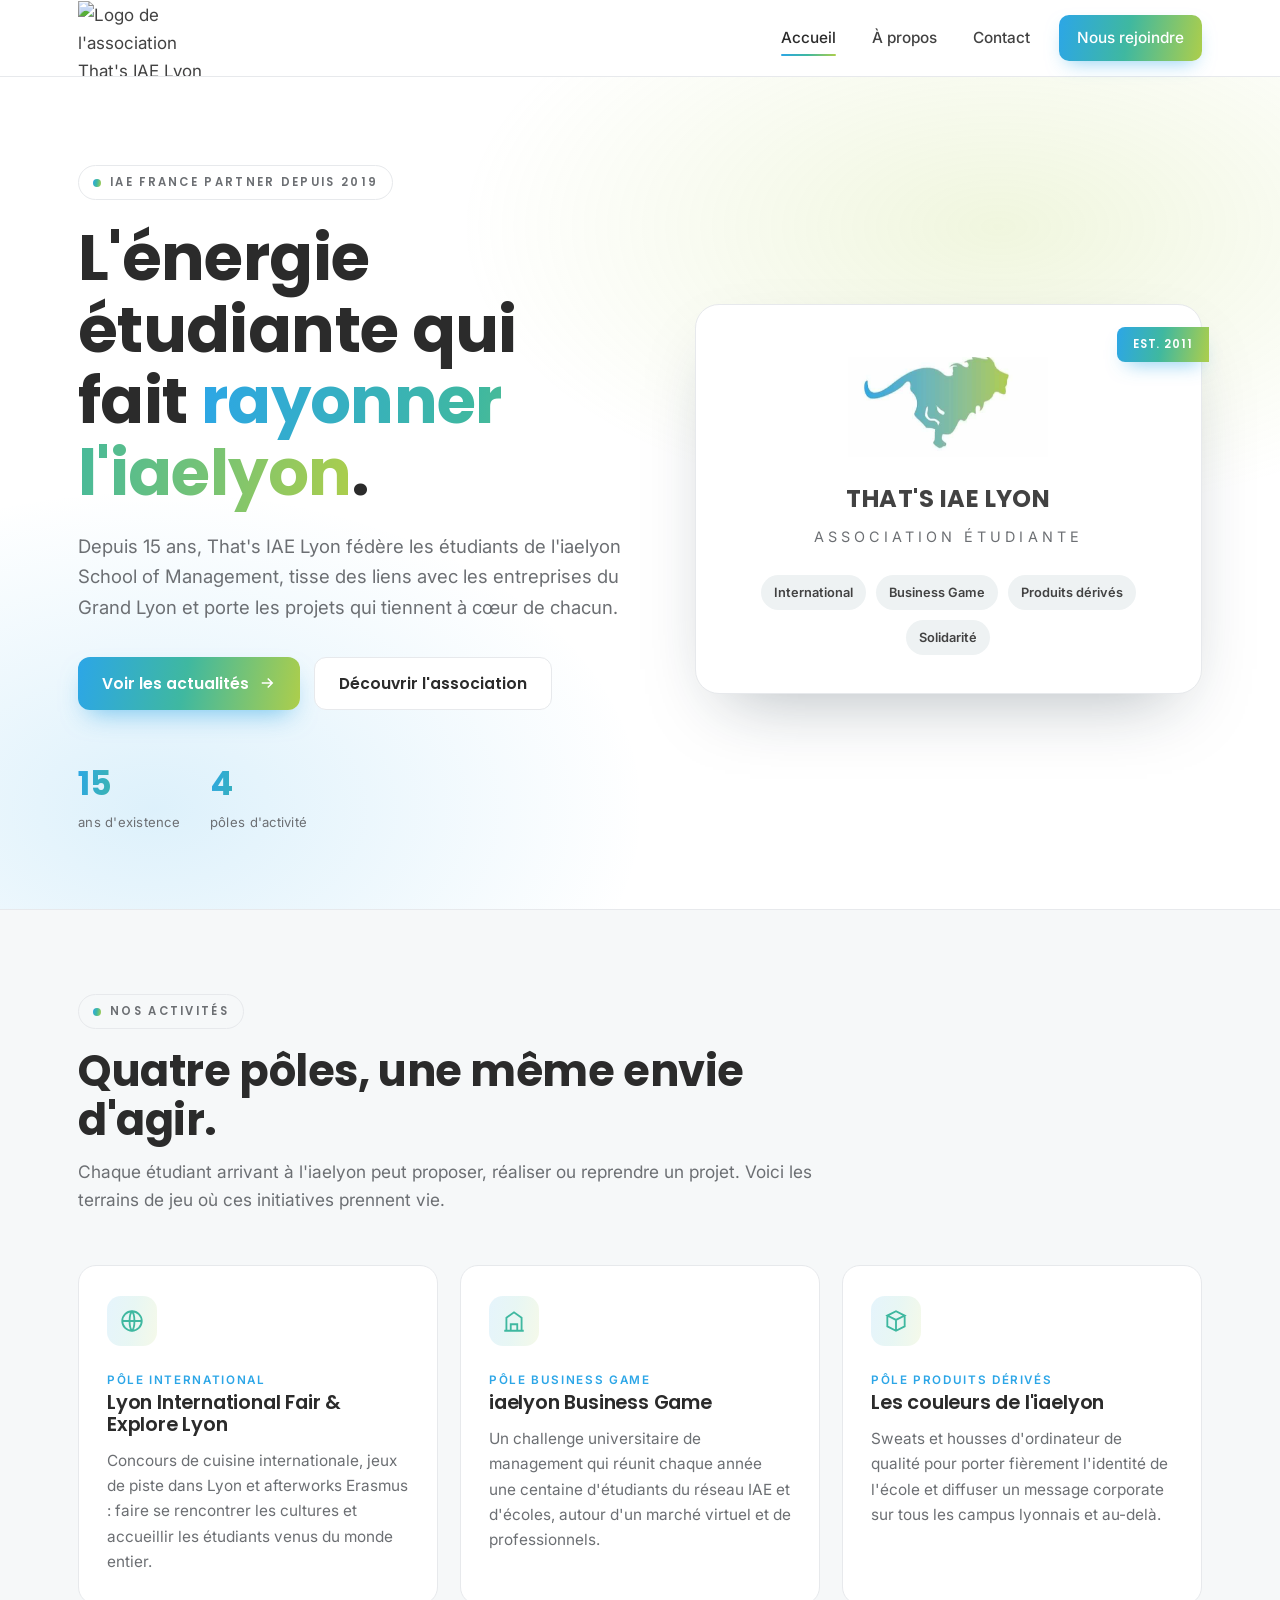
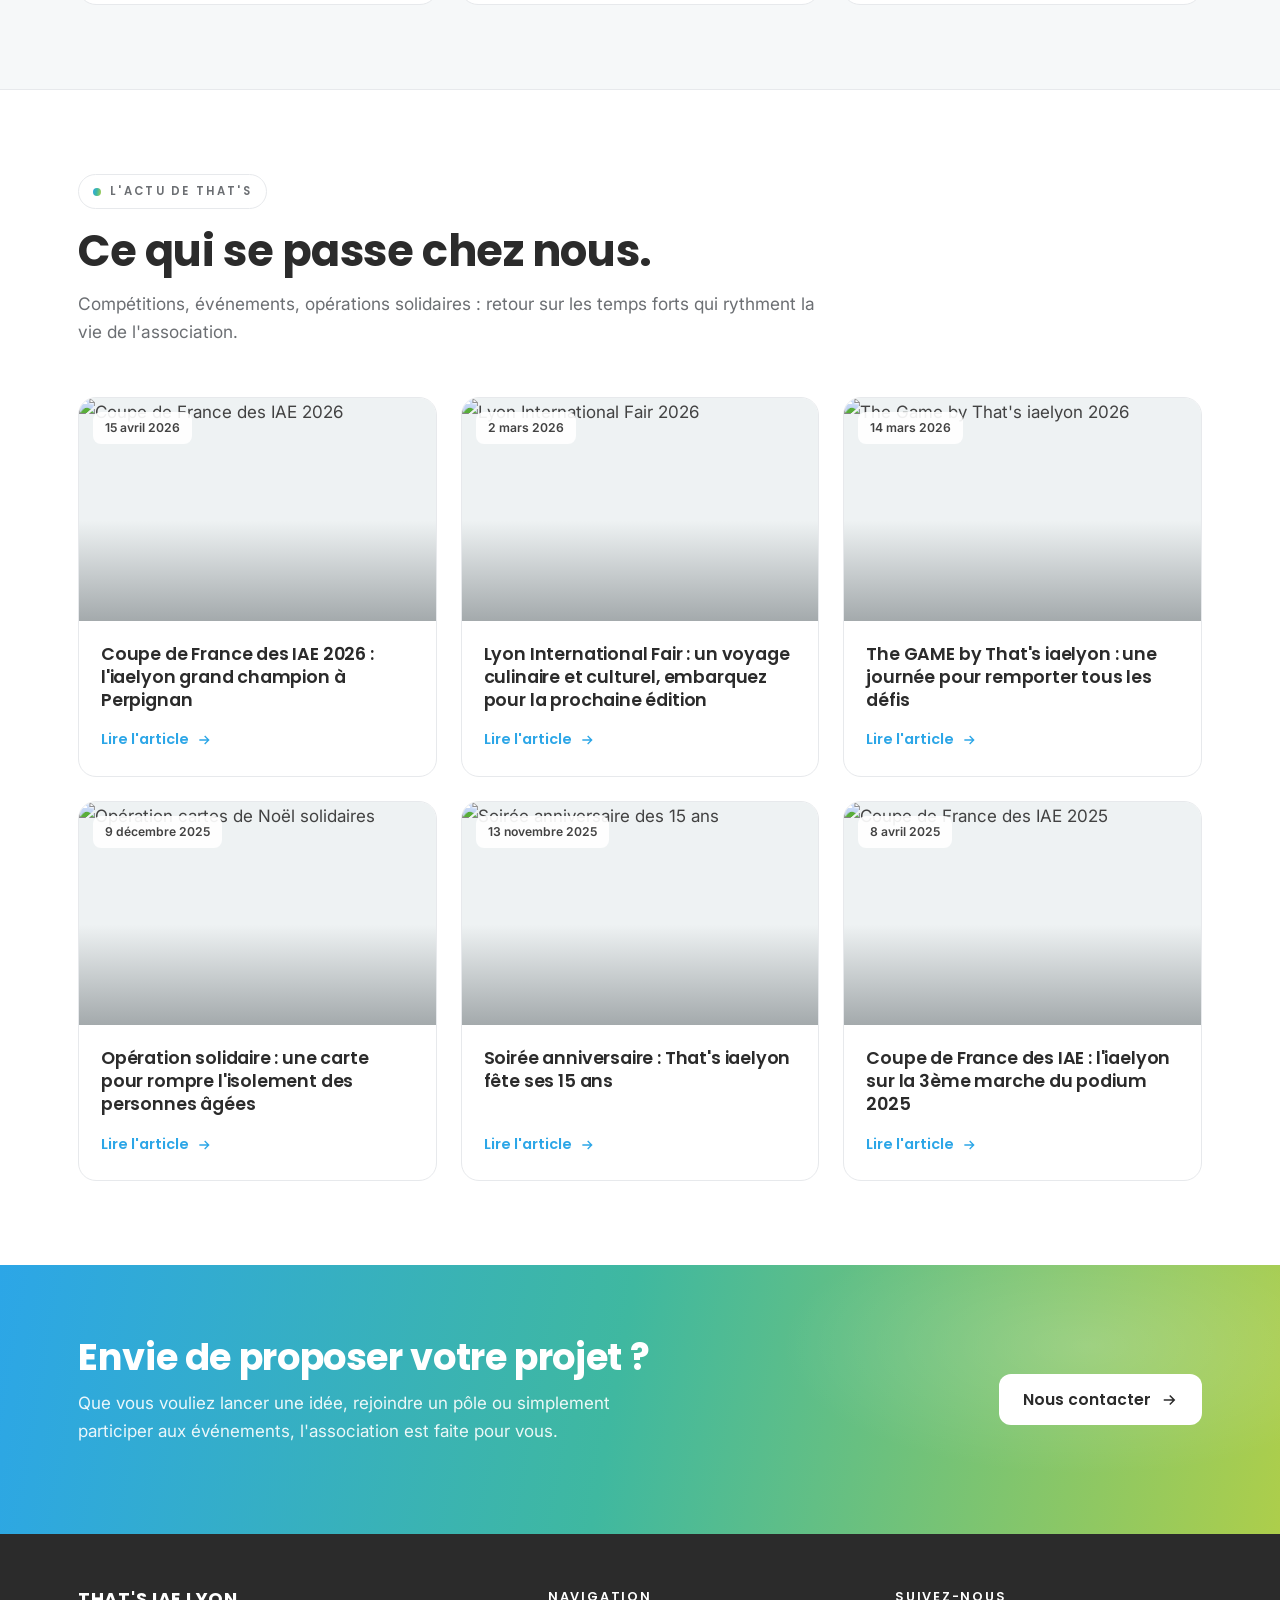
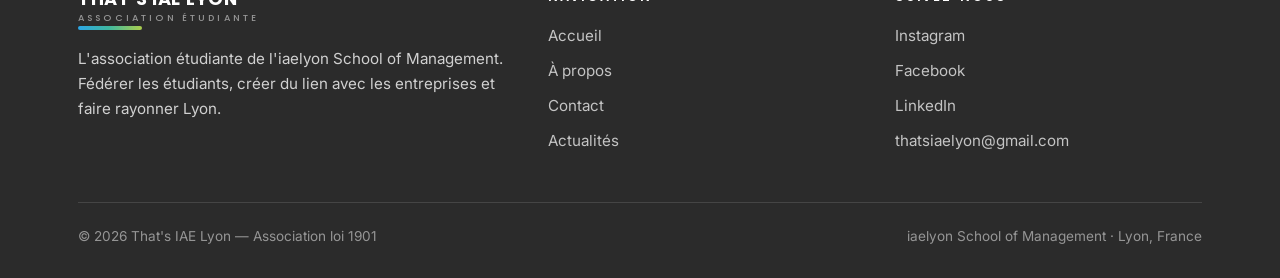
==== index.html @ 74c534bc "ajout du site" ====
<!DOCTYPE html>
<html lang="fr">
<head>
<meta charset="UTF-8">
<meta name="viewport" content="width=device-width, initial-scale=1.0">
<title>That's IAE Lyon — Association étudiante de l'iaelyon School of Management</title>
<meta name="description" content="That's IAE Lyon fédère les étudiants de l'iaelyon : événements internationaux, business game, produits dérivés et projets solidaires. Découvrez nos actualités.">
<link rel="preconnect" href="https://fonts.googleapis.com">
<link rel="preconnect" href="https://fonts.gstatic.com" crossorigin>
<link href="https://fonts.googleapis.com/css2?family=Poppins:wght@500;600;700&family=Inter:wght@400;500;600&display=swap" rel="stylesheet">
<link rel="stylesheet" href="style.css">
</head>
<body>

<!-- ===================== HEADER ===================== -->
<header class="site-header">
  <div class="wrap">
    <a class="brand" href="index.html" aria-label="That's IAE Lyon, accueil">
        <img src="thats iae nouveau logo.jpg" alt="Logo de l'association That's IAE Lyon" width="150" height="75">
      
    </a>
    <button class="burger" aria-label="Ouvrir le menu"><span></span><span></span><span></span></button>
    <nav class="nav">
      <a href="index.html" class="active">Accueil</a>
      <a href="apropos.html">À propos</a>
      <a href="contact.html">Contact</a>
      <a href="contact.html" class="nav-cta">Nous rejoindre</a>
    </nav>
  </div>
</header>

<!-- ===================== HERO ===================== -->
<section class="hero">
  <div class="wrap hero-grid">
    <div>
      <span class="eyebrow"><span class="dot"></span>IAE France Partner depuis 2019</span>
      <h1>L'énergie étudiante qui fait <span class="grad-text">rayonner l'iaelyon</span>.</h1>
      <p class="lead">Depuis 15 ans, That's IAE Lyon fédère les étudiants de l'iaelyon School of Management, tisse des liens avec les entreprises du Grand Lyon et porte les projets qui tiennent à cœur de chacun.</p>
      <div class="cta-row">
        <a href="#actus" class="btn btn-primary">Voir les actualités
          <svg width="18" height="18" viewBox="0 0 24 24" fill="none" stroke="currentColor" stroke-width="2"><path d="M5 12h14M13 6l6 6-6 6"/></svg>
        </a>
        <a href="apropos.html" class="btn btn-ghost">Découvrir l'association</a>
      </div>
      <div class="hero-stats">
        <div class="stat"><div class="num grad-text">15</div><div class="lbl">ans d'existence</div></div>
        <div class="stat"><div class="num grad-text">4</div><div class="lbl">pôles d'activité</div></div>
      </div>
    </div>

    <div class="hero-card">
      <span class="ribbon">EST. 2011</span>
      <div class="lion-wrap">
        <img src="logo.png" alt="Logo de l'association That's IAE Lyon" width="200" height="100">
      </div>
      <div class="card-title">THAT'S IAE LYON</div>
      <div class="card-sub">Association étudiante</div>
      <div class="pole-row">
        <span class="chip">International</span>
        <span class="chip">Business Game</span>
        <span class="chip">Produits dérivés</span>
        <span class="chip">Solidarité</span>
      </div>
    </div>
  </div>
</section>

<!-- ===================== POLES ===================== -->
<section class="section alt" id="poles">
  <div class="wrap">
    <div class="section-head reveal">
      <span class="eyebrow"><span class="dot"></span>Nos activités</span>
      <h2>Quatre pôles, une même envie d'agir.</h2>
      <p>Chaque étudiant arrivant à l'iaelyon peut proposer, réaliser ou reprendre un projet. Voici les terrains de jeu où ces initiatives prennent vie.</p>
    </div>
    <div class="poles">
      <article class="pole reveal">
        <div class="ic"><svg viewBox="0 0 24 24"><circle cx="12" cy="12" r="9"/><path d="M3 12h18M12 3c3 3 3 15 0 18M12 3c-3 3-3 15 0 18"/></svg></div>
        <span class="tag">Pôle International</span>
        <h3>Lyon International Fair &amp; Explore Lyon</h3>
        <p>Concours de cuisine internationale, jeux de piste dans Lyon et afterworks Erasmus : faire se rencontrer les cultures et accueillir les étudiants venus du monde entier.</p>
      </article>
      <article class="pole reveal">
        <div class="ic"><svg viewBox="0 0 24 24"><path d="M3 21h18M5 21V9l7-5 7 5v12M9 21v-6h6v6"/></svg></div>
        <span class="tag">Pôle Business Game</span>
        <h3>iaelyon Business Game</h3>
        <p>Un challenge universitaire de management qui réunit chaque année une centaine d'étudiants du réseau IAE et d'écoles, autour d'un marché virtuel et de professionnels.</p>
      </article>
      <article class="pole reveal">
        <div class="ic"><svg viewBox="0 0 24 24"><path d="M20 7l-8-4-8 4 8 4 8-4zM4 7v10l8 4 8-4V7M12 11v10"/></svg></div>
        <span class="tag">Pôle Produits dérivés</span>
        <h3>Les couleurs de l'iaelyon</h3>
        <p>Sweats et housses d'ordinateur de qualité pour porter fièrement l'identité de l'école et diffuser un message corporate sur tous les campus lyonnais et au-delà.</p>
      </article>
    </div>
  </div>
</section>

<!-- ===================== ACTUALITES ===================== -->
<section class="section" id="actus">
  <div class="wrap">
    <div class="section-head reveal">
      <span class="eyebrow"><span class="dot"></span>L'actu de That's</span>
      <h2>Ce qui se passe chez nous.</h2>
      <p>Compétitions, événements, opérations solidaires : retour sur les temps forts qui rythment la vie de l'association.</p>
    </div>
    <div class="news-grid">

      <a class="news-card reveal" href="https://iae.univ-lyon3.fr/coupe-de-france-des-iae-2026-liaelyon-grand-champion-a-perpignan-1" target="_blank" rel="noopener">
        <div class="thumb">
          <span class="date">15 avril 2026</span>
          <img src="https://iae.univ-lyon3.fr/medias/photo/v_coupe-france-iae-2_1776238134413-jpg" alt="Coupe de France des IAE 2026" loading="lazy">
        </div>
        <div class="body">
          <h3>Coupe de France des IAE 2026 : l'iaelyon grand champion à Perpignan</h3>
          <span class="more">Lire l'article <svg viewBox="0 0 24 24" fill="none" stroke="currentColor" stroke-width="2"><path d="M5 12h14M13 6l6 6-6 6"/></svg></span>
        </div>
      </a>

      <a class="news-card reveal" href="https://iae.univ-lyon3.fr/lyon-international-fair-un-voyage-culinaire-et-culturel-embarquez-pour-la-prochaine-edition" target="_blank" rel="noopener">
        <div class="thumb">
          <span class="date">2 mars 2026</span>
          <img src="https://iae.univ-lyon3.fr/medias/photo/v_lif-iaelyon-2026_1771337412289-jpg" alt="Lyon International Fair 2026" loading="lazy">
        </div>
        <div class="body">
          <h3>Lyon International Fair : un voyage culinaire et culturel, embarquez pour la prochaine édition</h3>
          <span class="more">Lire l'article <svg viewBox="0 0 24 24" fill="none" stroke="currentColor" stroke-width="2"><path d="M5 12h14M13 6l6 6-6 6"/></svg></span>
        </div>
      </a>

      <a class="news-card reveal" href="https://iae.univ-lyon3.fr/the-game-by-thats-iaelyon-une-journee-pour-remporter-tous-les-defis" target="_blank" rel="noopener">
        <div class="thumb">
          <span class="date">14 mars 2026</span>
          <img src="https://iae.univ-lyon3.fr/medias/photo/v_the-game-2026-iaelyon_1771336980694-jpg" alt="The Game by That's iaelyon 2026" loading="lazy">
        </div>
        <div class="body">
          <h3>The GAME by That's iaelyon : une journée pour remporter tous les défis</h3>
          <span class="more">Lire l'article <svg viewBox="0 0 24 24" fill="none" stroke="currentColor" stroke-width="2"><path d="M5 12h14M13 6l6 6-6 6"/></svg></span>
        </div>
      </a>

      <a class="news-card reveal" href="https://iae.univ-lyon3.fr/operation-solidaire-une-carte-pour-rompre-lisolement-des-personnes-agees-avec-thats-iaelyon" target="_blank" rel="noopener">
        <div class="thumb">
          <span class="date">9 décembre 2025</span>
          <img src="https://iae.univ-lyon3.fr/medias/photo/v_operation-cartes-de-noel_1765353882833-jpg" alt="Opération cartes de Noël solidaires" loading="lazy">
        </div>
        <div class="body">
          <h3>Opération solidaire : une carte pour rompre l'isolement des personnes âgées</h3>
          <span class="more">Lire l'article <svg viewBox="0 0 24 24" fill="none" stroke="currentColor" stroke-width="2"><path d="M5 12h14M13 6l6 6-6 6"/></svg></span>
        </div>
      </a>

      <a class="news-card reveal" href="https://iae.univ-lyon3.fr/soiree-anniversaire-thats-iaelyon-fete-ses-15-ans" target="_blank" rel="noopener">
        <div class="thumb">
          <span class="date">13 novembre 2025</span>
          <img src="https://iae.univ-lyon3.fr/medias/photo/v_15-ans-that-s-iaelyon_1762169966032-jpg" alt="Soirée anniversaire des 15 ans" loading="lazy">
        </div>
        <div class="body">
          <h3>Soirée anniversaire : That's iaelyon fête ses 15 ans</h3>
          <span class="more">Lire l'article <svg viewBox="0 0 24 24" fill="none" stroke="currentColor" stroke-width="2"><path d="M5 12h14M13 6l6 6-6 6"/></svg></span>
        </div>
      </a>

      <a class="news-card reveal" href="https://iae.univ-lyon3.fr/coupe-de-france-des-iae-liaelyon-sur-la-3eme-marche-du-podium-2025" target="_blank" rel="noopener">
        <div class="thumb">
          <span class="date">8 avril 2025</span>
          <img src="https://iae.univ-lyon3.fr/medias/photo/v_mascotte-iaelyon_1744121529953-jpg" alt="Coupe de France des IAE 2025" loading="lazy">
        </div>
        <div class="body">
          <h3>Coupe de France des IAE : l'iaelyon sur la 3ème marche du podium 2025</h3>
          <span class="more">Lire l'article <svg viewBox="0 0 24 24" fill="none" stroke="currentColor" stroke-width="2"><path d="M5 12h14M13 6l6 6-6 6"/></svg></span>
        </div>
      </a>

    </div>
  </div>
</section>

<!-- ===================== BANDE CTA ===================== -->
<section class="band">
  <div class="wrap">
    <div>
      <h2>Envie de proposer votre projet ?</h2>
      <p>Que vous vouliez lancer une idée, rejoindre un pôle ou simplement participer aux événements, l'association est faite pour vous.</p>
    </div>
    <a href="contact.html" class="btn btn-white">Nous contacter
      <svg width="18" height="18" viewBox="0 0 24 24" fill="none" stroke="currentColor" stroke-width="2"><path d="M5 12h14M13 6l6 6-6 6"/></svg>
    </a>
  </div>
</section>

<!-- ===================== FOOTER ===================== -->
<footer class="site-footer">
  <div class="wrap">
    <div class="foot-grid">
      <div>
        <div class="brand">
          <span class="name">THAT'S IAE LYON<small>Association étudiante</small></span>
        </div>
        <div class="foot-rule"></div>
        <p>L'association étudiante de l'iaelyon School of Management. Fédérer les étudiants, créer du lien avec les entreprises et faire rayonner Lyon.</p>
      </div>
      <div class="foot-col">
        <h4>Navigation</h4>
        <a href="index.html">Accueil</a>
        <a href="apropos.html">À propos</a>
        <a href="contact.html">Contact</a>
        <a href="index.html#actus">Actualités</a>
      </div>
      <div class="foot-col">
        <h4>Suivez-nous</h4>
        <a href="https://www.instagram.com/thatsiaelyon/" target="_blank" rel="noopener">Instagram</a>
        <a href="https://www.facebook.com/thatsiae/" target="_blank" rel="noopener">Facebook</a>
        <a href="https://fr.linkedin.com/company/that%27s-iae-lyon" target="_blank" rel="noopener">LinkedIn</a>
        <a href="mailto:thatsiaelyon@gmail.com">thatsiaelyon@gmail.com</a>
      </div>
    </div>
    <div class="foot-bottom">
      <span>© 2026 That's IAE Lyon — Association loi 1901</span>
      <span>iaelyon School of Management · Lyon, France</span>
    </div>
  </div>
</footer>

<script src="app.js"></script>
</body>
</html>
---- style.css ----
/* =========================================================
   That's IAE Lyon — charte dérivée du logo
   Dégradé lion : turquoise #2CA6E7 -> teal #3FB8A0 -> vert lime #ADCE4B
   Texte : anthracite #424242
   ========================================================= */

:root {
  --blue:   #2CA6E7;
  --teal:   #3FB8A0;
  --lime:   #ADCE4B;
  --ink:    #2b2b2b;
  --ink-2:  #424242;
  --grey:   #6c6f73;
  --line:   #e7e9ec;
  --paper:  #ffffff;
  --paper-2:#f6f8f9;
  --paper-3:#eef2f3;
  --grad:   linear-gradient(100deg, var(--blue) 0%, var(--teal) 48%, var(--lime) 100%);
  --grad-soft: linear-gradient(100deg, rgba(44,166,231,.12), rgba(63,184,160,.12) 50%, rgba(173,206,75,.12));
  --shadow: 0 1px 2px rgba(20,30,40,.04), 0 12px 30px -12px rgba(20,30,40,.18);
  --shadow-lg: 0 30px 70px -30px rgba(20,40,55,.35);
  --radius: 18px;
  --maxw: 1180px;
  --ease: cubic-bezier(.22,.61,.36,1);
}

* { box-sizing: border-box; }

html { scroll-behavior: smooth; }

body {
  margin: 0;
  font-family: "Inter", system-ui, -apple-system, "Segoe UI", sans-serif;
  color: var(--ink-2);
  background: var(--paper);
  line-height: 1.65;
  -webkit-font-smoothing: antialiased;
  font-size: 17px;
}

h1, h2, h3, h4, .display {
  font-family: "Poppins", "Inter", sans-serif;
  color: var(--ink);
  letter-spacing: -0.01em;
  line-height: 1.12;
  margin: 0;
}

a { color: inherit; text-decoration: none; }

img { max-width: 100%; display: block; }

.wrap { width: 100%; max-width: var(--maxw); margin: 0 auto; padding: 0 28px; }

/* ---- gradient text helper ---- */
.grad-text {
  background: var(--grad);
  -webkit-background-clip: text;
  background-clip: text;
  color: transparent;
}

/* =========================================================
   HEADER
   ========================================================= */
.site-header {
  position: sticky; top: 0; z-index: 50;
  background: rgba(255,255,255,.82);
  backdrop-filter: saturate(140%) blur(14px);
  border-bottom: 1px solid var(--line);
}
.site-header .wrap {
  display: flex; align-items: center; justify-content: space-between;
  height: 76px; gap: 24px;
}
.brand { display: flex; align-items: center; gap: 13px; }
.brand .mark { width: 42px; height: 42px; flex: none; }
.brand .name {
  font-family: "Poppins", sans-serif; font-weight: 700; font-size: 1.12rem;
  letter-spacing: .04em; color: var(--ink); line-height: 1;
}
.brand .name small {
  display: block; font-weight: 500; font-size: .58rem; letter-spacing: .34em;
  color: var(--grey); margin-top: 5px; text-transform: uppercase;
}

.nav { display: flex; align-items: center; gap: 6px; }
.nav a {
  position: relative; padding: 9px 15px; font-weight: 500; font-size: .96rem;
  color: var(--ink-2); border-radius: 10px; transition: color .2s var(--ease);
}
.nav a::after {
  content: ""; position: absolute; left: 15px; right: 15px; bottom: 4px; height: 2px;
  background: var(--grad); border-radius: 2px;
  transform: scaleX(0); transform-origin: left; transition: transform .28s var(--ease);
}
.nav a:hover { color: var(--ink); }
.nav a:hover::after,
.nav a.active::after { transform: scaleX(1); }
.nav a.active { color: var(--ink); }

.nav-cta {
  margin-left: 8px; padding: 10px 18px !important; color: #fff !important;
  background: var(--grad); border-radius: 11px; font-weight: 600;
  box-shadow: 0 8px 20px -8px rgba(44,166,231,.6);
}
.nav-cta::after { display: none; }
.nav-cta:hover { filter: brightness(1.04); }

.burger { display: none; background: none; border: 0; cursor: pointer; padding: 8px; }
.burger span { display: block; width: 24px; height: 2px; background: var(--ink); margin: 5px 0; border-radius: 2px; transition: .25s; }

/* =========================================================
   BUTTONS
   ========================================================= */
.btn {
  display: inline-flex; align-items: center; gap: 9px; cursor: pointer;
  font-family: "Poppins", sans-serif; font-weight: 600; font-size: .97rem;
  padding: 13px 24px; border-radius: 12px; border: 0;
  transition: transform .2s var(--ease), box-shadow .2s var(--ease), filter .2s var(--ease);
}
.btn-primary { background: var(--grad); color: #fff; box-shadow: 0 12px 26px -10px rgba(44,166,231,.65); }
.btn-primary:hover { transform: translateY(-2px); filter: brightness(1.05); }
.btn-ghost { background: #fff; color: var(--ink); border: 1px solid var(--line); }
.btn-ghost:hover { transform: translateY(-2px); box-shadow: var(--shadow); border-color: transparent; }

/* =========================================================
   HERO
   ========================================================= */
.hero { position: relative; overflow: hidden; padding: 88px 0 76px; }
.hero::before {
  content: ""; position: absolute; inset: 0; z-index: -2;
  background:
    radial-gradient(60% 50% at 78% 18%, rgba(173,206,75,.18), transparent 70%),
    radial-gradient(55% 55% at 12% 88%, rgba(44,166,231,.16), transparent 70%);
}
.hero-grid { display: grid; grid-template-columns: 1.05fr .95fr; gap: 56px; align-items: center; }
.eyebrow {
  display: inline-flex; align-items: center; gap: 9px;
  font-family: "Poppins", sans-serif; font-weight: 600; font-size: .72rem;
  letter-spacing: .2em; text-transform: uppercase; color: var(--grey);
  padding: 7px 14px; border: 1px solid var(--line); border-radius: 100px; background: #fff;
}
.eyebrow .dot { width: 8px; height: 8px; border-radius: 50%; background: var(--grad); }
.hero h1 { font-size: clamp(2.5rem, 5.4vw, 4rem); font-weight: 700; margin: 22px 0 0; }
.hero p.lead { font-size: 1.16rem; color: var(--grey); max-width: 30em; margin: 22px 0 0; }
.hero .cta-row { display: flex; gap: 14px; margin-top: 34px; flex-wrap: wrap; }

.hero-stats { display: flex; gap: 30px; margin-top: 46px; flex-wrap: wrap; }
.hero-stats .stat .num {
  font-family: "Poppins", sans-serif; font-weight: 700; font-size: 2.1rem;
}
.hero-stats .stat .lbl { font-size: .82rem; color: var(--grey); letter-spacing: .02em; }

/* hero visual : carte avec lion stylisé en dégradé */
.hero-card {
  position: relative; border-radius: 24px; padding: 38px;
  background: #fff; box-shadow: var(--shadow-lg); border: 1px solid var(--line);
}
.hero-card .ribbon {
  position: absolute; top: 22px; right: -8px; background: var(--grad); color: #fff;
  font-family: "Poppins", sans-serif; font-weight: 600; font-size: .72rem; letter-spacing: .08em;
  padding: 8px 16px; border-radius: 8px 0 0 8px; box-shadow: 0 10px 20px -10px rgba(44,166,231,.7);
}
.lion-wrap { display: grid; place-items: center; padding: 14px 0 22px; }
.lion-wrap svg { width: 100%; max-width: 320px; height: auto; }
.hero-card .card-title {
  font-family: "Poppins", sans-serif; font-weight: 700; font-size: 1.5rem; text-align: center;
  letter-spacing: .02em;
}
.hero-card .card-sub { text-align: center; color: var(--grey); font-size: .9rem; letter-spacing: .28em; text-transform: uppercase; margin-top: 6px; }
.hero-card .pole-row { display: flex; justify-content: center; gap: 10px; margin-top: 26px; flex-wrap: wrap; }
.chip {
  font-size: .8rem; font-weight: 600; color: var(--ink-2);
  padding: 7px 13px; border-radius: 100px; background: var(--paper-3);
}

/* =========================================================
   SECTIONS
   ========================================================= */
.section { padding: 84px 0; }
.section.alt { background: var(--paper-2); border-top: 1px solid var(--line); border-bottom: 1px solid var(--line); }
.section-head { max-width: 44em; margin-bottom: 50px; }
.section-head .eyebrow { background: transparent; }
.section-head h2 { font-size: clamp(1.9rem, 3.6vw, 2.7rem); font-weight: 700; margin-top: 18px; }
.section-head p { color: var(--grey); font-size: 1.08rem; margin-top: 14px; }

/* ---- pôles / features grid ---- */
.poles { display: grid; grid-template-columns: repeat(3, 1fr); gap: 22px; }
.pole {
  position: relative; background: #fff; border: 1px solid var(--line);
  border-radius: var(--radius); padding: 30px 28px; overflow: hidden;
  transition: transform .3s var(--ease), box-shadow .3s var(--ease), border-color .3s var(--ease);
}
.pole::before {
  content: ""; position: absolute; left: 0; top: 0; height: 100%; width: 4px; background: var(--grad);
  transform: scaleY(0); transform-origin: top; transition: transform .35s var(--ease);
}
.pole:hover { transform: translateY(-6px); box-shadow: var(--shadow-lg); border-color: transparent; }
.pole:hover::before { transform: scaleY(1); }
.pole .ic {
  width: 50px; height: 50px; border-radius: 14px; display: grid; place-items: center;
  background: var(--grad-soft); margin-bottom: 18px;
}
.pole .ic svg { width: 26px; height: 26px; stroke: var(--teal); fill: none; stroke-width: 1.7; }
.pole h3 { font-size: 1.22rem; font-weight: 600; }
.pole .tag { font-size: .73rem; letter-spacing: .14em; text-transform: uppercase; color: var(--blue); font-weight: 600; }
.pole p { color: var(--grey); font-size: .96rem; margin: 12px 0 0; }

/* =========================================================
   ACTUALITÉS
   ========================================================= */
.news-grid { display: grid; grid-template-columns: repeat(3, 1fr); gap: 24px; }
.news-card {
  display: flex; flex-direction: column; background: #fff; border: 1px solid var(--line);
  border-radius: var(--radius); overflow: hidden; text-decoration: none;
  transition: transform .3s var(--ease), box-shadow .3s var(--ease);
}
.news-card:hover { transform: translateY(-6px); box-shadow: var(--shadow-lg); }
.news-card .thumb { position: relative; aspect-ratio: 16/10; overflow: hidden; background: var(--paper-3); }
.news-card .thumb img { width: 100%; height: 100%; object-fit: cover; transition: transform .5s var(--ease); }
.news-card:hover .thumb img { transform: scale(1.05); }
.news-card .thumb::after {
  content: ""; position: absolute; inset: 0; background: linear-gradient(180deg, transparent 55%, rgba(20,30,35,.34));
}
.news-card .date {
  position: absolute; top: 14px; left: 14px; z-index: 2; background: rgba(255,255,255,.92);
  color: var(--ink-2); font-weight: 600; font-size: .76rem; padding: 6px 12px; border-radius: 8px;
}
.news-card .body { padding: 22px 22px 24px; display: flex; flex-direction: column; flex: 1; }
.news-card h3 { font-size: 1.1rem; font-weight: 600; line-height: 1.32; }
.news-card .more {
  margin-top: auto; padding-top: 16px; font-family: "Poppins", sans-serif; font-weight: 600;
  font-size: .9rem; color: var(--blue); display: inline-flex; align-items: center; gap: 7px;
}
.news-card .more svg { width: 16px; height: 16px; transition: transform .25s var(--ease); }
.news-card:hover .more svg { transform: translateX(4px); }

/* =========================================================
   BANDE CTA
   ========================================================= */
.band { position: relative; overflow: hidden; background: var(--grad); color: #fff; padding: 72px 0; }
.band::after {
  content: ""; position: absolute; inset: 0;
  background: radial-gradient(40% 80% at 85% 30%, rgba(255,255,255,.18), transparent 60%);
}
.band .wrap { position: relative; z-index: 1; display: flex; align-items: center; justify-content: space-between; gap: 30px; flex-wrap: wrap; }
.band h2 { color: #fff; font-size: clamp(1.7rem, 3vw, 2.3rem); }
.band p { color: rgba(255,255,255,.9); margin-top: 10px; max-width: 34em; }
.band .btn-white { background: #fff; color: var(--ink); }
.band .btn-white:hover { transform: translateY(-2px); box-shadow: 0 16px 30px -12px rgba(0,0,0,.3); }

/* =========================================================
   PAGE HEADER (about / contact)
   ========================================================= */
.page-hero { position: relative; padding: 76px 0 56px; overflow: hidden; }
.page-hero::before {
  content: ""; position: absolute; inset: 0; z-index: -1;
  background:
    radial-gradient(50% 60% at 85% 10%, rgba(173,206,75,.16), transparent 70%),
    radial-gradient(50% 60% at 5% 95%, rgba(44,166,231,.14), transparent 70%);
}
.page-hero h1 { font-size: clamp(2.3rem, 4.6vw, 3.4rem); font-weight: 700; margin-top: 18px; }
.page-hero p { color: var(--grey); font-size: 1.12rem; max-width: 40em; margin-top: 16px; }

/* ---- about content ---- */
.prose { max-width: 60ch; }
.prose p { margin: 0 0 18px; color: var(--ink-2); }
.about-grid { display: grid; grid-template-columns: 1.3fr .7fr; gap: 50px; align-items: start; }
.values { display: grid; gap: 14px; }
.value {
  display: flex; gap: 14px; align-items: flex-start; padding: 18px 20px;
  background: #fff; border: 1px solid var(--line); border-radius: 14px;
}
.value .vic { width: 40px; height: 40px; flex: none; border-radius: 11px; background: var(--grad-soft); display: grid; place-items: center; }
.value .vic svg { width: 20px; height: 20px; stroke: var(--teal); fill: none; stroke-width: 1.8; }
.value h4 { font-size: 1rem; font-weight: 600; }
.value p { font-size: .92rem; color: var(--grey); margin: 4px 0 0; }

.timeline { position: relative; margin: 10px 0 0; padding-left: 26px; }
.timeline::before { content: ""; position: absolute; left: 6px; top: 6px; bottom: 6px; width: 2px; background: var(--grad); border-radius: 2px; }
.tl-item { position: relative; padding: 0 0 26px; }
.tl-item::before { content: ""; position: absolute; left: -23px; top: 6px; width: 12px; height: 12px; border-radius: 50%; background: #fff; border: 2px solid var(--teal); }
.tl-item .yr { font-family: "Poppins", sans-serif; font-weight: 700; color: var(--blue); font-size: .9rem; }
.tl-item p { margin: 3px 0 0; font-size: .95rem; }

/* =========================================================
   CONTACT
   ========================================================= */
.contact-grid { display: grid; grid-template-columns: 1fr 1fr; gap: 30px; align-items: start; }
.info-card { background: #fff; border: 1px solid var(--line); border-radius: var(--radius); padding: 32px; box-shadow: var(--shadow); }
.info-list { display: grid; gap: 22px; margin-top: 6px; }
.info-row { display: flex; gap: 16px; align-items: flex-start; }
.info-row .iic { width: 46px; height: 46px; flex: none; border-radius: 13px; background: var(--grad-soft); display: grid; place-items: center; }
.info-row .iic svg { width: 22px; height: 22px; stroke: var(--teal); fill: none; stroke-width: 1.7; }
.info-row .k { font-family: "Poppins", sans-serif; font-weight: 600; font-size: .75rem; letter-spacing: .12em; text-transform: uppercase; color: var(--grey); }
.info-row .v { font-size: 1.02rem; margin-top: 3px; }
.info-row .v a:hover { color: var(--blue); }

.pres-card { background: var(--ink); color: #fff; border-radius: var(--radius); padding: 32px; position: relative; overflow: hidden; }
.pres-card::before { content: ""; position: absolute; top: -40px; right: -40px; width: 180px; height: 180px; border-radius: 50%; background: var(--grad); opacity: .5; filter: blur(10px); }
.pres-card .role { position: relative; font-family: "Poppins", sans-serif; font-weight: 600; font-size: .74rem; letter-spacing: .18em; text-transform: uppercase; color: var(--lime); }
.pres-card .who { position: relative; font-family: "Poppins", sans-serif; font-weight: 700; font-size: 1.8rem; margin-top: 8px; }
.pres-card .avatar { position: relative; width: 76px; height: 76px; border-radius: 50%; background: var(--grad); display: grid; place-items: center; font-family: "Poppins", sans-serif; font-weight: 700; font-size: 1.7rem; color: #fff; margin-bottom: 18px; }
.pres-card .bureau { position: relative; margin-top: 24px; border-top: 1px solid rgba(255,255,255,.14); padding-top: 20px; display: grid; gap: 14px; }
.pres-card .bureau .b-row { display: flex; justify-content: space-between; gap: 12px; font-size: .96rem; }
.pres-card .bureau .b-role { color: rgba(255,255,255,.6); }
.pres-card .pres-contact { position: relative; margin-top: 22px; display: flex; gap: 10px; flex-wrap: wrap; }
.pres-card .pres-contact a { font-size: .9rem; color: #fff; border: 1px solid rgba(255,255,255,.25); padding: 9px 15px; border-radius: 10px; transition: .2s var(--ease); display: inline-flex; gap: 8px; align-items: center; }
.pres-card .pres-contact a:hover { background: rgba(255,255,255,.1); }
.pres-card .pres-contact svg { width: 16px; height: 16px; stroke: var(--lime); fill: none; stroke-width: 1.8; }

.map-card { margin-top: 30px; border-radius: var(--radius); overflow: hidden; border: 1px solid var(--line); box-shadow: var(--shadow); }
.map-card iframe { width: 100%; height: 340px; border: 0; display: block; filter: grayscale(.2) contrast(1.02); }

.social-row { display: flex; gap: 12px; margin-top: 18px; flex-wrap: wrap; }
.social-row a { display: inline-flex; align-items: center; gap: 9px; padding: 10px 16px; border-radius: 11px; border: 1px solid var(--line); background: #fff; font-weight: 500; font-size: .92rem; transition: .2s var(--ease); }
.social-row a:hover { transform: translateY(-2px); box-shadow: var(--shadow); border-color: transparent; }
.social-row svg { width: 18px; height: 18px; }

/* =========================================================
   FOOTER
   ========================================================= */
.site-footer { background: var(--ink); color: rgba(255,255,255,.78); padding: 56px 0 30px; }
.foot-grid { display: grid; grid-template-columns: 1.4fr 1fr 1fr; gap: 40px; }
.site-footer .brand .name { color: #fff; }
.site-footer .brand .name small { color: rgba(255,255,255,.5); }
.site-footer p { font-size: .95rem; max-width: 30em; margin-top: 16px; }
.foot-col h4 { color: #fff; font-size: .8rem; letter-spacing: .14em; text-transform: uppercase; font-weight: 600; margin-bottom: 14px; }
.foot-col a { display: block; padding: 5px 0; color: rgba(255,255,255,.72); font-size: .95rem; transition: color .2s; }
.foot-col a:hover { color: var(--lime); }
.foot-bottom { margin-top: 44px; padding-top: 22px; border-top: 1px solid rgba(255,255,255,.12); display: flex; justify-content: space-between; gap: 16px; flex-wrap: wrap; font-size: .85rem; color: rgba(255,255,255,.5); }
.foot-rule { height: 4px; background: var(--grad); border-radius: 4px; width: 64px; margin-top: 4px; }

/* =========================================================
   REVEAL ANIMATION
   ========================================================= */
.reveal { opacity: 0; transform: translateY(24px); transition: opacity .7s var(--ease), transform .7s var(--ease); }
.reveal.in { opacity: 1; transform: none; }

/* =========================================================
   RESPONSIVE
   ========================================================= */
@media (max-width: 920px) {
  .hero-grid, .about-grid, .contact-grid { grid-template-columns: 1fr; }
  .poles, .news-grid, .foot-grid { grid-template-columns: 1fr 1fr; }
  .hero-card { order: -1; }
}
@media (max-width: 720px) {
  body { font-size: 16px; }
  .nav { position: fixed; inset: 76px 0 auto 0; flex-direction: column; align-items: stretch;
    background: #fff; padding: 14px 22px 22px; border-bottom: 1px solid var(--line);
    box-shadow: var(--shadow-lg); transform: translateY(-130%); transition: transform .3s var(--ease); }
  .nav.open { transform: none; }
  .nav a { padding: 13px 6px; }
  .nav a::after { display: none; }
  .nav-cta { margin: 8px 0 0; text-align: center; }
  .burger { display: block; }
  .poles, .news-grid, .foot-grid { grid-template-columns: 1fr; }
  .section { padding: 60px 0; }
  .hero { padding: 56px 0 50px; }
}

@media (prefers-reduced-motion: reduce) {
  * { animation: none !important; transition: none !important; scroll-behavior: auto !important; }
  .reveal { opacity: 1; transform: none; }
}
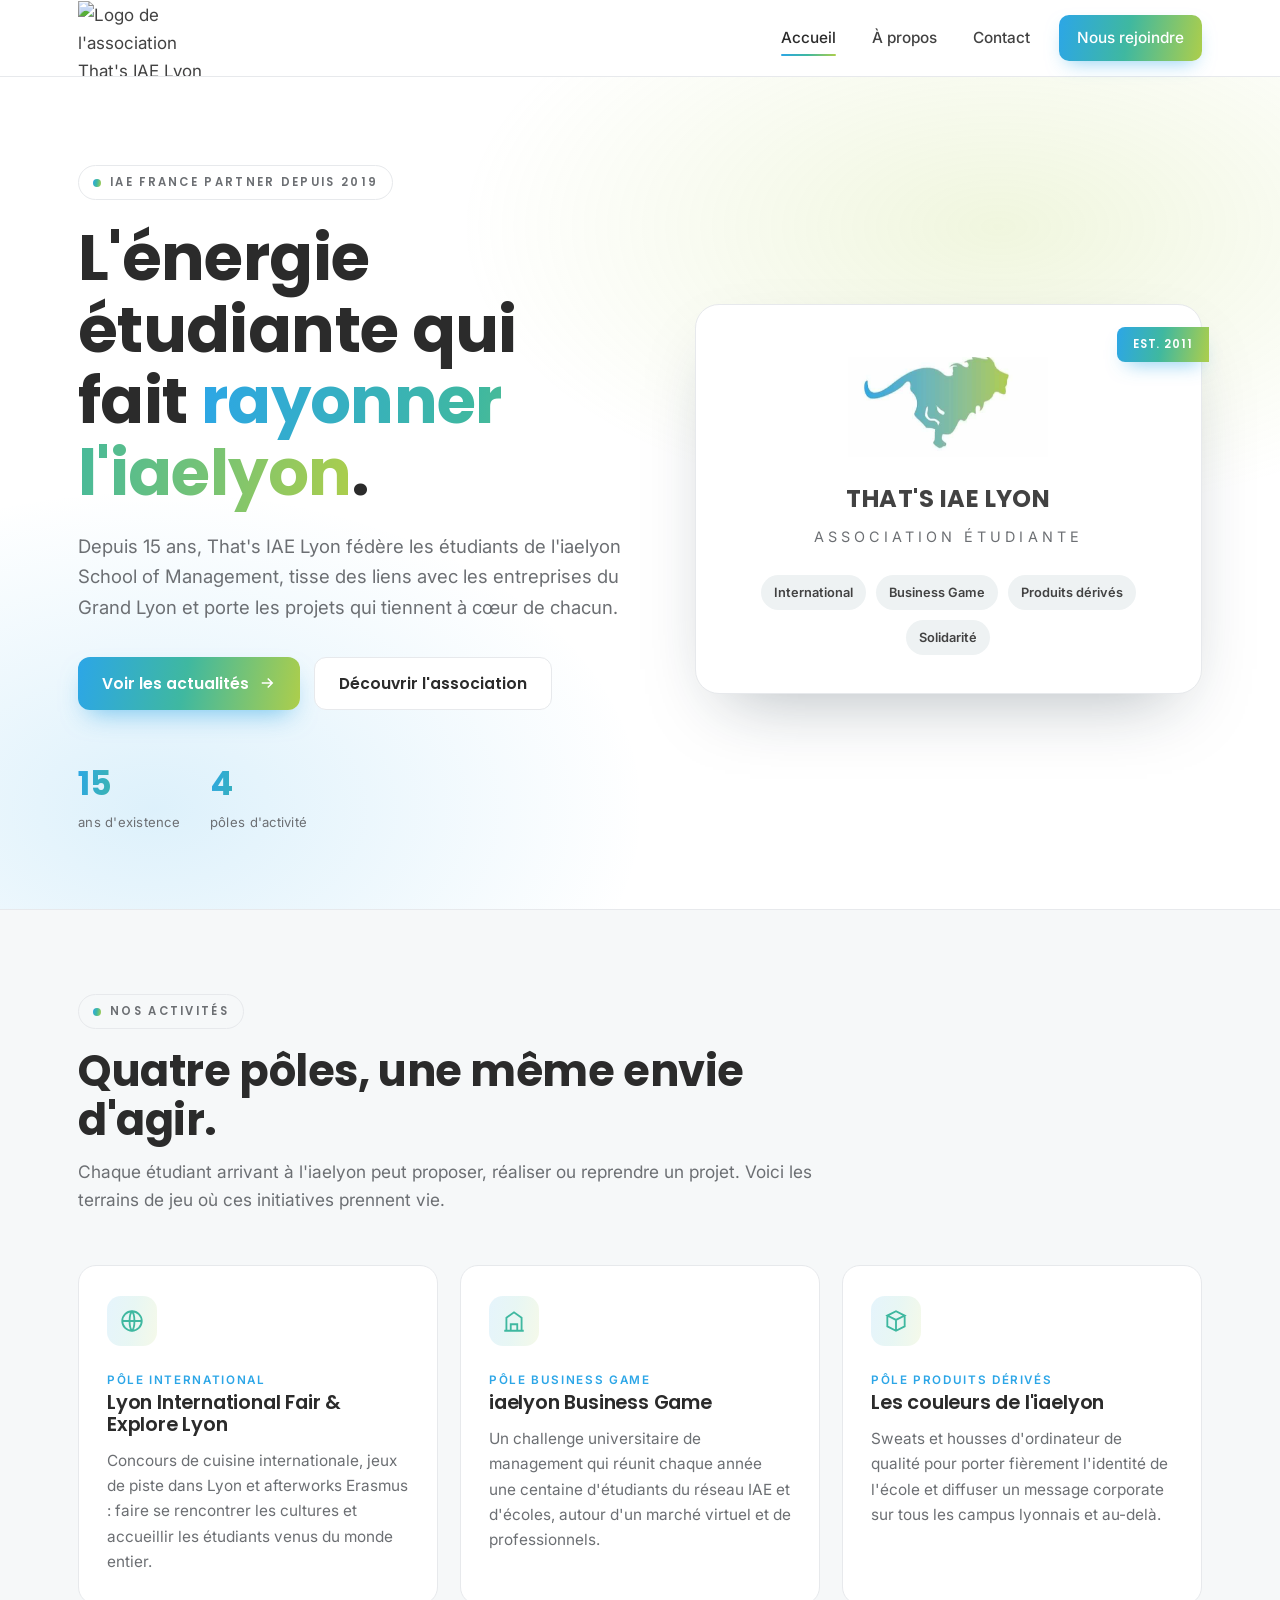
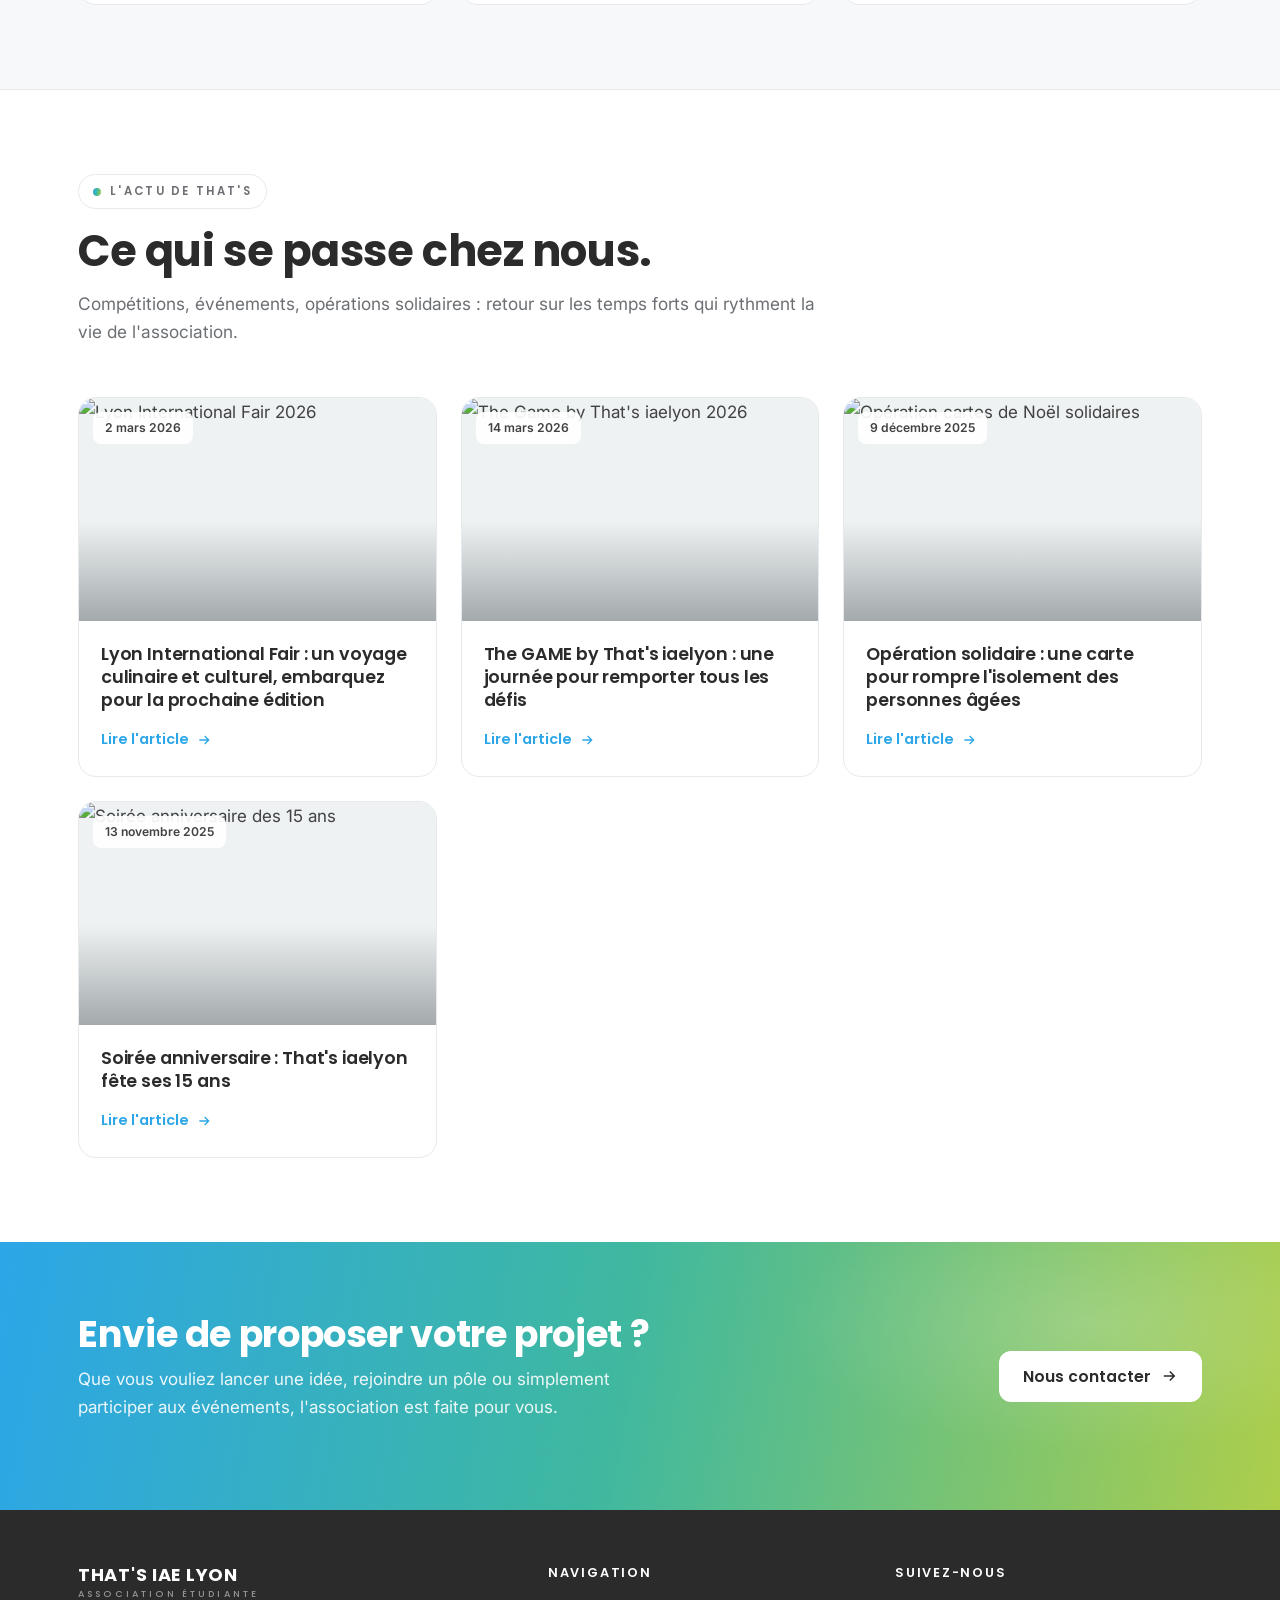
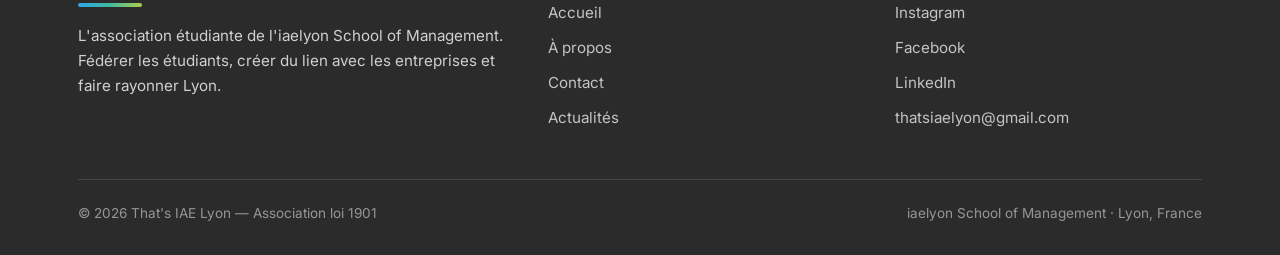
==== commit b4075115: "modif actu et logo corrigé" ====
--- a/index.html
+++ b/index.html
@@ -106,16 +106,7 @@
     </div>
     <div class="news-grid">
 
-      <a class="news-card reveal" href="https://iae.univ-lyon3.fr/coupe-de-france-des-iae-2026-liaelyon-grand-champion-a-perpignan-1" target="_blank" rel="noopener">
-        <div class="thumb">
-          <span class="date">15 avril 2026</span>
-          <img src="https://iae.univ-lyon3.fr/medias/photo/v_coupe-france-iae-2_1776238134413-jpg" alt="Coupe de France des IAE 2026" loading="lazy">
-        </div>
-        <div class="body">
-          <h3>Coupe de France des IAE 2026 : l'iaelyon grand champion à Perpignan</h3>
-          <span class="more">Lire l'article <svg viewBox="0 0 24 24" fill="none" stroke="currentColor" stroke-width="2"><path d="M5 12h14M13 6l6 6-6 6"/></svg></span>
-        </div>
-      </a>
+      
 
       <a class="news-card reveal" href="https://iae.univ-lyon3.fr/lyon-international-fair-un-voyage-culinaire-et-culturel-embarquez-pour-la-prochaine-edition" target="_blank" rel="noopener">
         <div class="thumb">
@@ -161,16 +152,6 @@
         </div>
       </a>
 
-      <a class="news-card reveal" href="https://iae.univ-lyon3.fr/coupe-de-france-des-iae-liaelyon-sur-la-3eme-marche-du-podium-2025" target="_blank" rel="noopener">
-        <div class="thumb">
-          <span class="date">8 avril 2025</span>
-          <img src="https://iae.univ-lyon3.fr/medias/photo/v_mascotte-iaelyon_1744121529953-jpg" alt="Coupe de France des IAE 2025" loading="lazy">
-        </div>
-        <div class="body">
-          <h3>Coupe de France des IAE : l'iaelyon sur la 3ème marche du podium 2025</h3>
-          <span class="more">Lire l'article <svg viewBox="0 0 24 24" fill="none" stroke="currentColor" stroke-width="2"><path d="M5 12h14M13 6l6 6-6 6"/></svg></span>
-        </div>
-      </a>
 
     </div>
   </div>
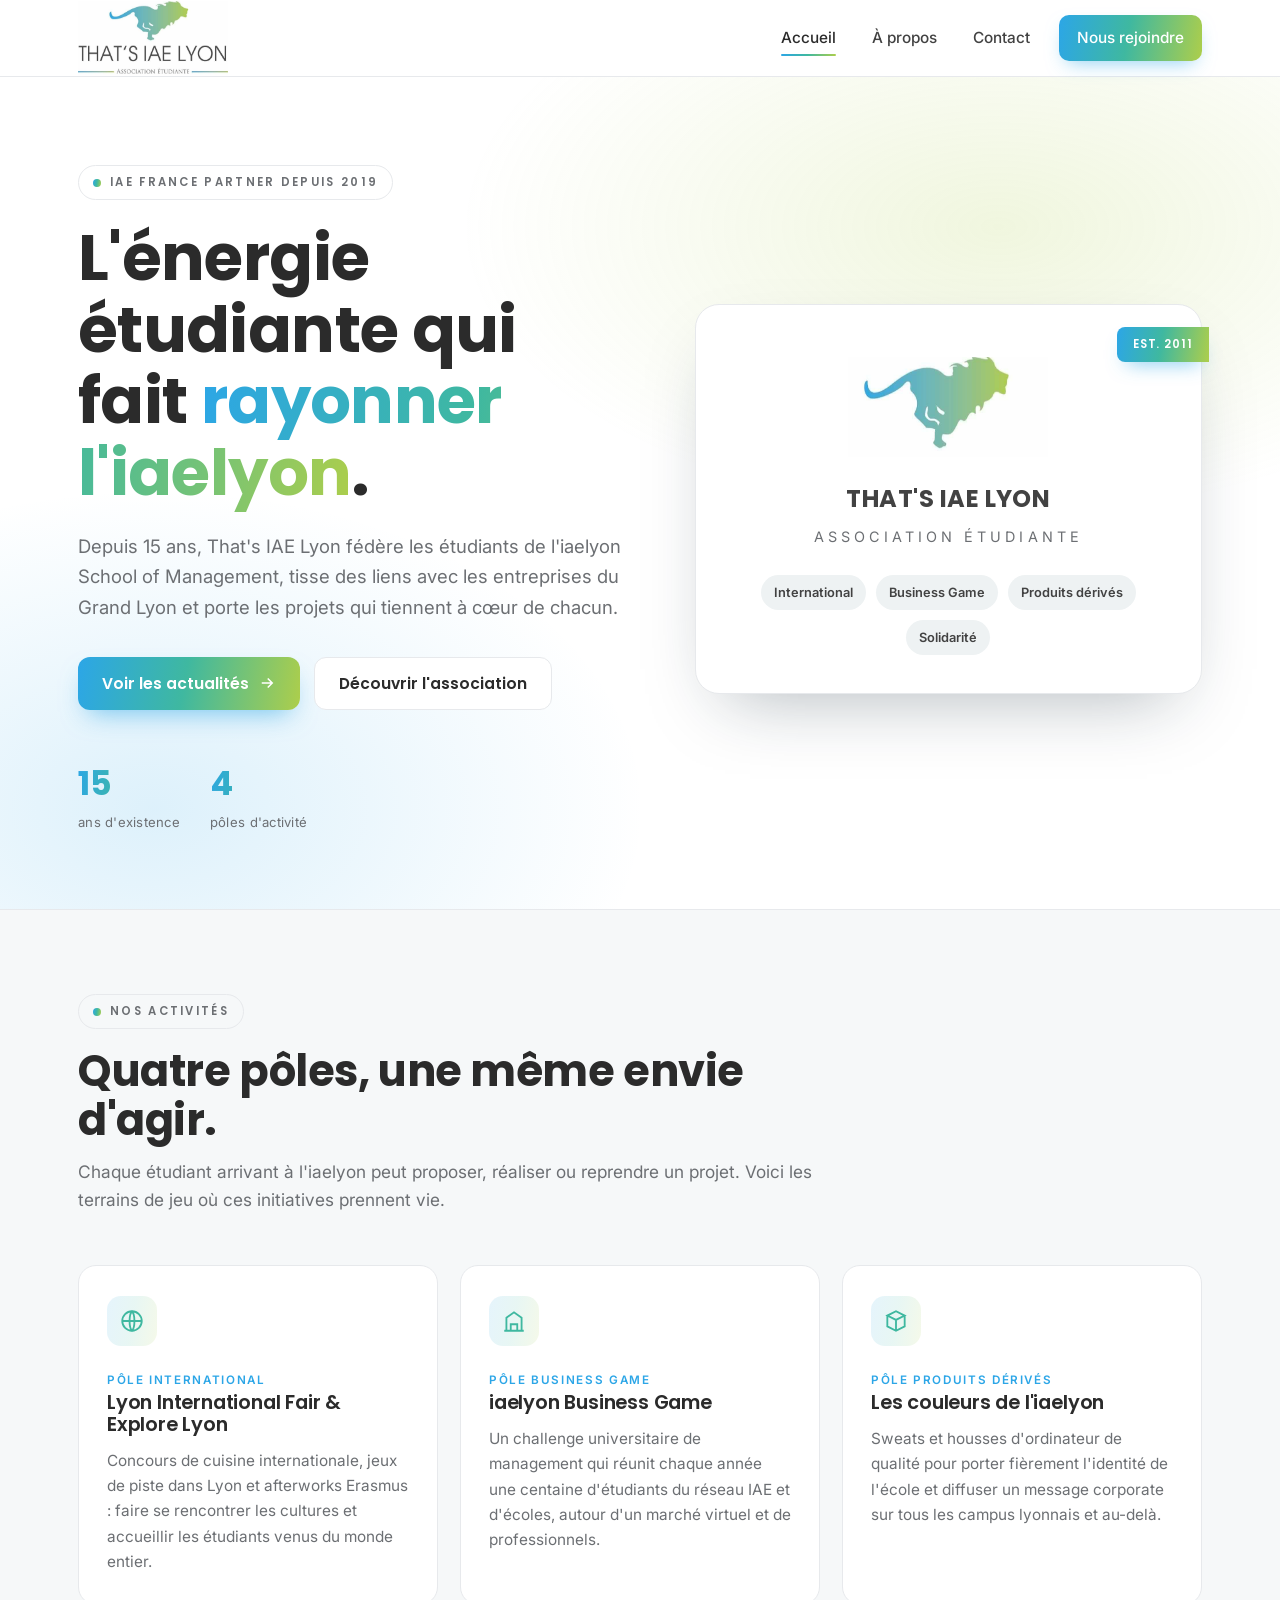
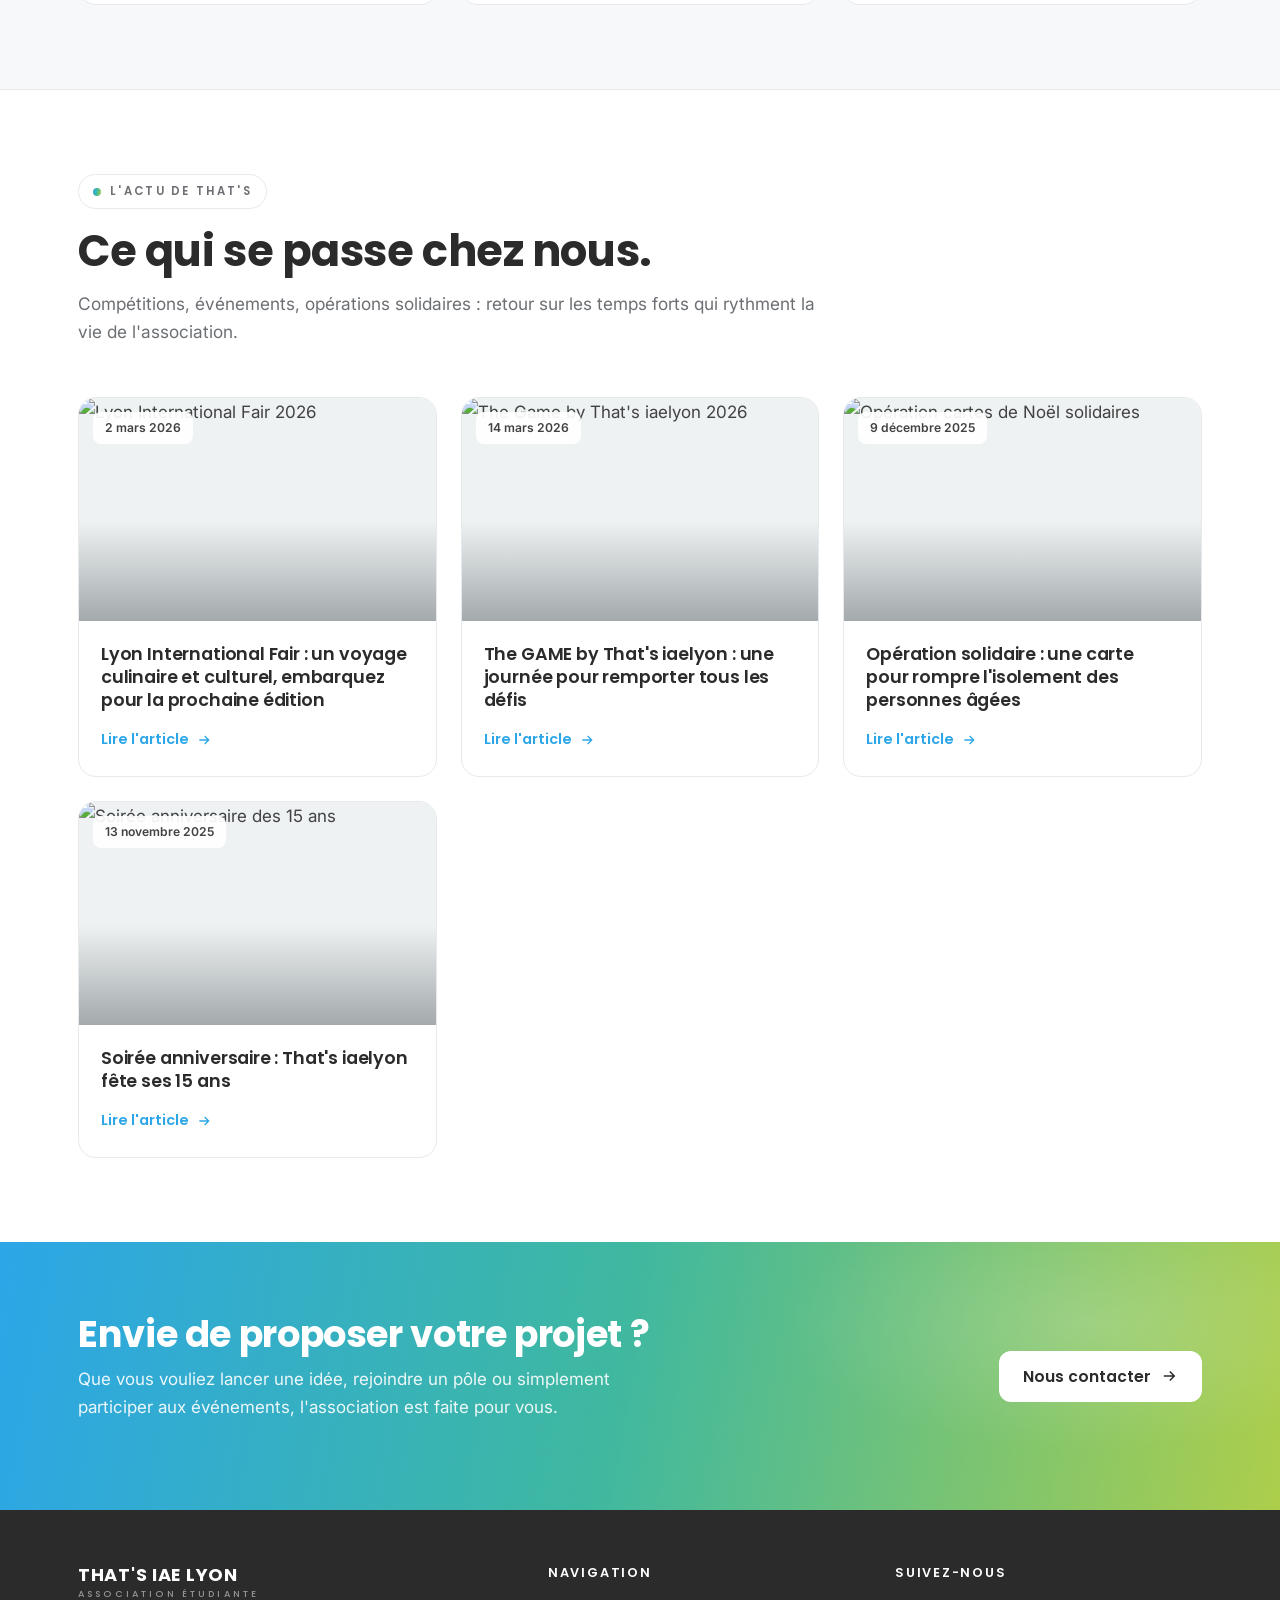
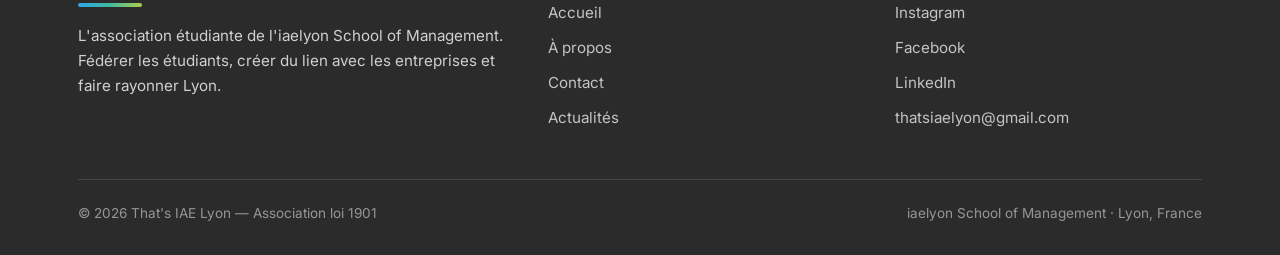
==== commit c33196a2: "2e correction logo" ====
--- a/index.html
+++ b/index.html
@@ -16,7 +16,7 @@
 <header class="site-header">
   <div class="wrap">
     <a class="brand" href="index.html" aria-label="That's IAE Lyon, accueil">
-        <img src="thats iae nouveau logo.jpg" alt="Logo de l'association That's IAE Lyon" width="150" height="75">
+        <img src="nouveaulogo.jpg" alt="Logo de l'association That's IAE Lyon" width="150" height="75">
       
     </a>
     <button class="burger" aria-label="Ouvrir le menu"><span></span><span></span><span></span></button>
